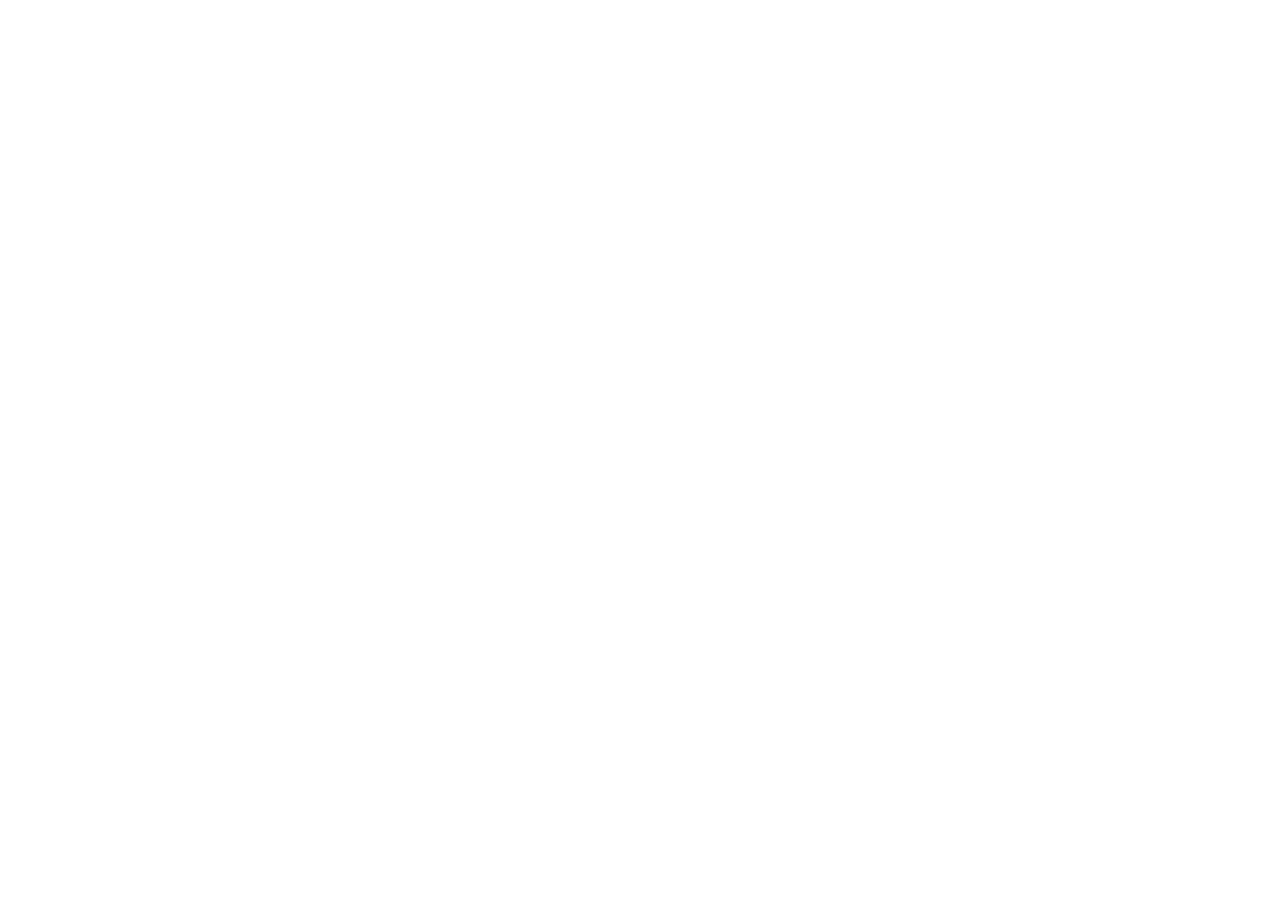
==== index.html @ 5fcc5c0e "Create index.html and style.css" ====
<!DOCTYPE html>
<html lang="en">
  <head>
    <meta charset="UTF-8" />
    <meta name="viewport" content="width=device-width, initial-scale=1.0" />
    <title>2D Game</title>
    <link rel="stylesheet" href="style.css" />
  </head>
  <body>
    <div class="container"></div>
    <script
      src="https://code.jquery.com/jquery-3.5.1.min.js"
      integrity="sha256-9/aliU8dGd2tb6OSsuzixeV4y/faTqgFtohetphbbj0="
      crossorigin="anonymous"
    ></script>
  </body>
</html>
---- style.css ----

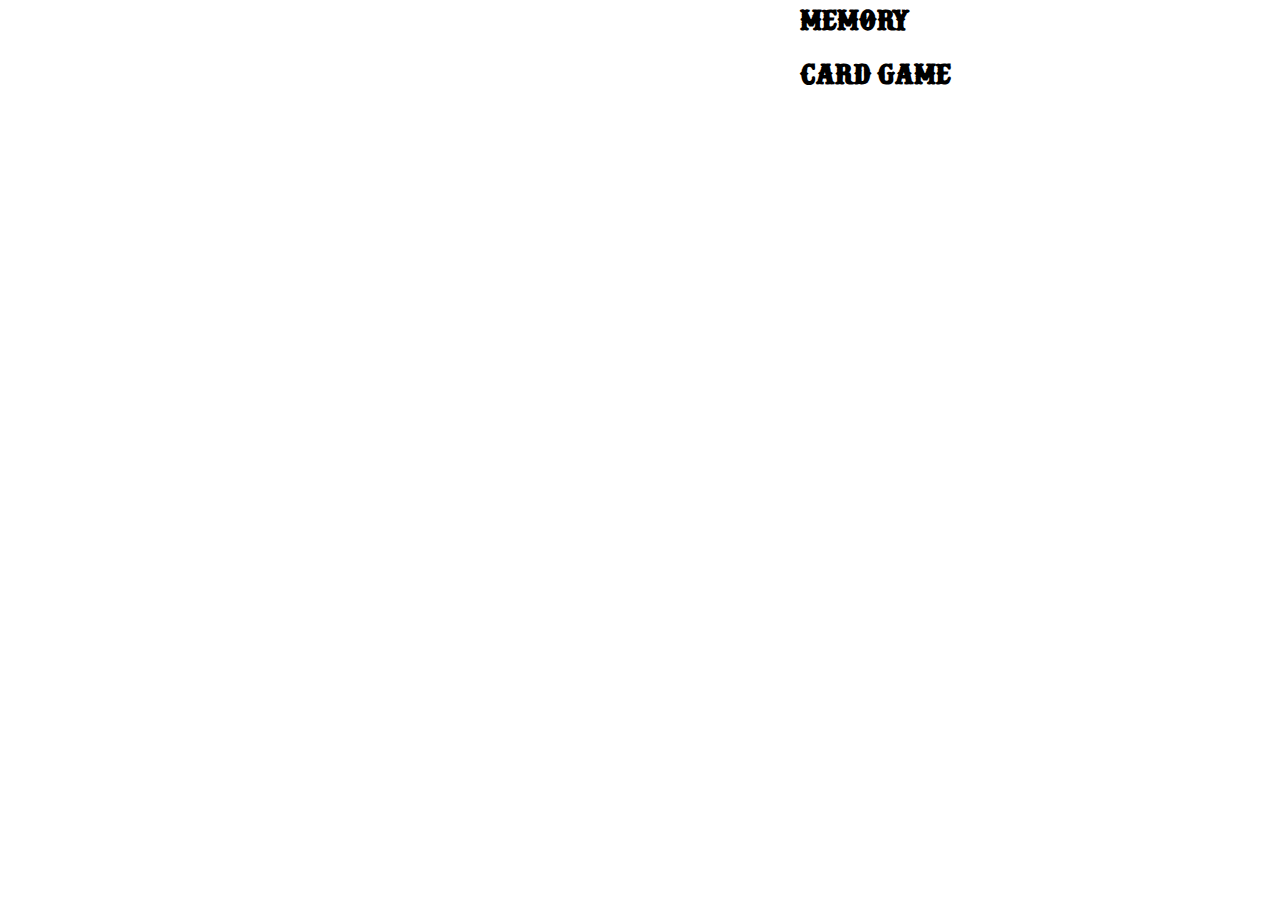
==== commit 428b564d: "Update index.html" ====
--- a/index.html
+++ b/index.html
@@ -3,15 +3,25 @@
   <head>
     <meta charset="UTF-8" />
     <meta name="viewport" content="width=device-width, initial-scale=1.0" />
-    <title>2D Game</title>
+    <title>Memory Card Game</title>
     <link rel="stylesheet" href="style.css" />
   </head>
   <body>
-    <div class="container"></div>
+    <div id="container">
+      <div id="card-panel"></div>
+      <div id="menu-panel">
+        <h1>
+          Memory <br />
+          Card Game
+        </h1>
+      </div>
+    </div>
+
     <script
       src="https://code.jquery.com/jquery-3.5.1.min.js"
       integrity="sha256-9/aliU8dGd2tb6OSsuzixeV4y/faTqgFtohetphbbj0="
       crossorigin="anonymous"
     ></script>
+    <script src="main.js"></script>
   </body>
 </html>
--- a/style.css
+++ b/style.css
@@ -1 +1,39 @@
+@font-face {
+  font-family: "Docktrin";
+  src: url("./assets/fontfaces/docktrin.ttf") format("truetype");
+}
+:root {
+  --grid-cols: 1;
+  --grid-rows: 1;
+}
+* {
+  margin: 0;
+  padding: 0;
+}
+body {
+  background: url("./assets/backgroundPattern.jpg");
+  font-family: Docktrin;
+}
 
+#container {
+  display: flex;
+  justify-content: center;
+  align-items: center;
+}
+#menu-panel {
+  width: 35vw;
+  height: 80vh;
+}
+#card-panel {
+  display: grid;
+  width: 60vw;
+  grid-template-rows: repeat(var(--grid-rows), 1fr);
+  grid-template-columns: repeat(var(--grid-cols), 1fr);
+}
+
+.card-item {
+  width: 140px;
+  height: 200px;
+  margin-top: 20px;
+  background-size: cover;
+}
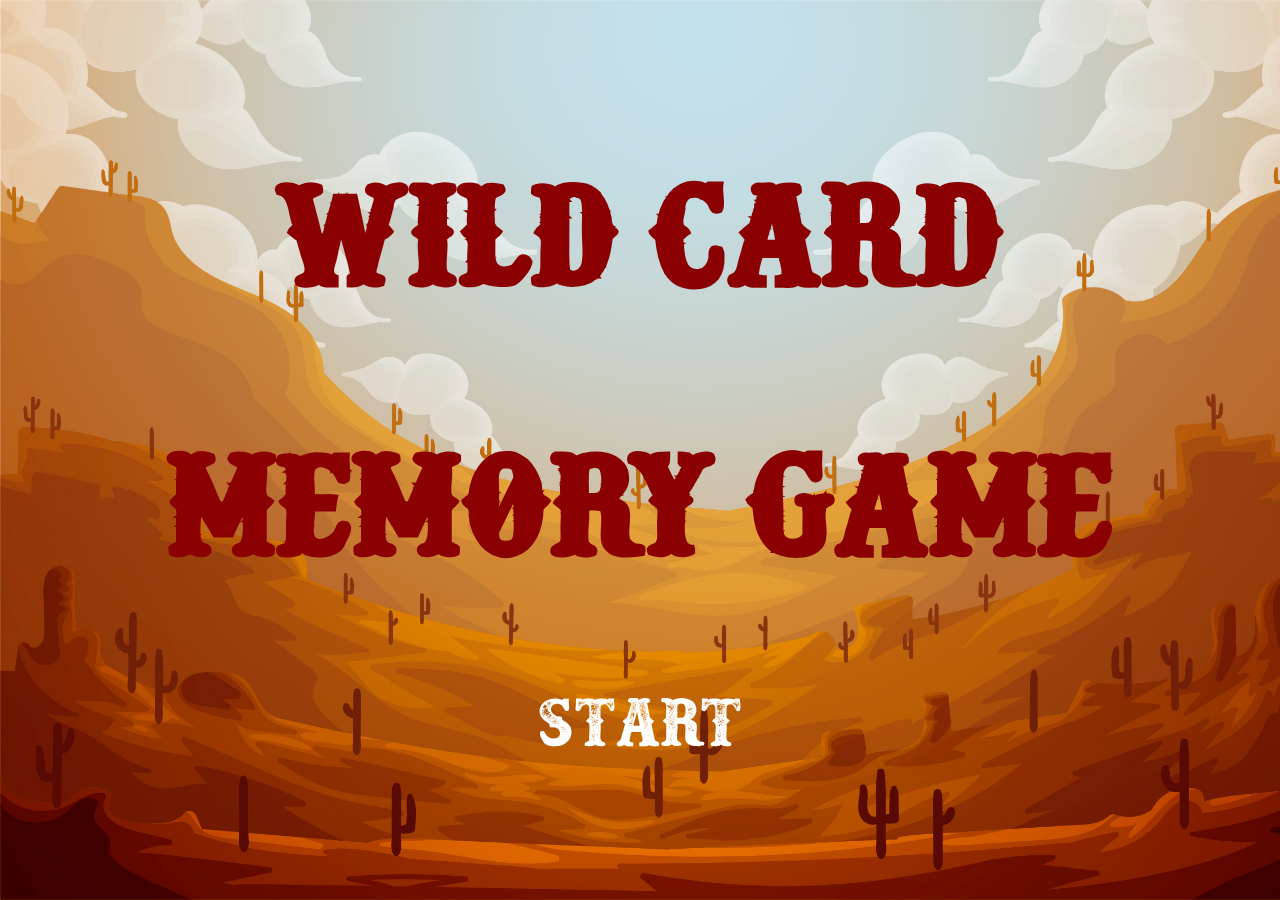
==== commit 828eaade: "Start Screen prepared." ====
--- a/index.html
+++ b/index.html
@@ -7,21 +7,12 @@
     <link rel="stylesheet" href="style.css" />
   </head>
   <body>
-    <div id="container">
-      <div id="card-panel"></div>
-      <div id="menu-panel">
-        <h1>
-          Memory <br />
-          Card Game
-        </h1>
-      </div>
+    <div id="start-screen">
+      <h1 id="app-name">
+        Wild Card <br />
+        Memory Game
+      </h1>
+      <a href="game.html"> <div id="start-button">Start</div></a>
     </div>
-
-    <script
-      src="https://code.jquery.com/jquery-3.5.1.min.js"
-      integrity="sha256-9/aliU8dGd2tb6OSsuzixeV4y/faTqgFtohetphbbj0="
-      crossorigin="anonymous"
-    ></script>
-    <script src="main.js"></script>
   </body>
 </html>
--- a/style.css
+++ b/style.css
@@ -10,8 +10,11 @@
   margin: 0;
   padding: 0;
 }
+a {
+  text-decoration: none;
+}
 body {
-  background: url("./assets/backgroundPattern.jpg");
+  background-image: url("./assets/images/backgroundPattern.jpg");
   font-family: Docktrin;
 }
 
@@ -19,6 +22,8 @@
   display: flex;
   justify-content: center;
   align-items: center;
+  width: 100vw;
+  min-height: 100vh;
 }
 #menu-panel {
   width: 35vw;
@@ -32,8 +37,37 @@
 }
 
 .card-item {
-  width: 140px;
-  height: 200px;
+  width: 19vh;
+  height: 27vh;
   margin-top: 20px;
+  border-radius: 10px;
+  background-image: url("./assets/images/cardCover.jpg");
   background-size: cover;
 }
+
+#start-screen {
+  background-image: url("./assets/images/background.jpg");
+  background-size: cover;
+  width: 100vw;
+  height: 100vh;
+  display: flex;
+  flex-direction: column;
+  justify-content: center;
+  align-items: center;
+}
+#start-button {
+  background-image: url("./assets/images/start.jpg");
+  background-size: contain;
+  width: 305px;
+  height: 90px;
+  border-radius: 20px;
+  color: white;
+  font-size: 76px;
+  text-align: center;
+  cursor: pointer;
+}
+#app-name {
+  font-size: 160px;
+  color: darkred;
+  text-align: center;
+}
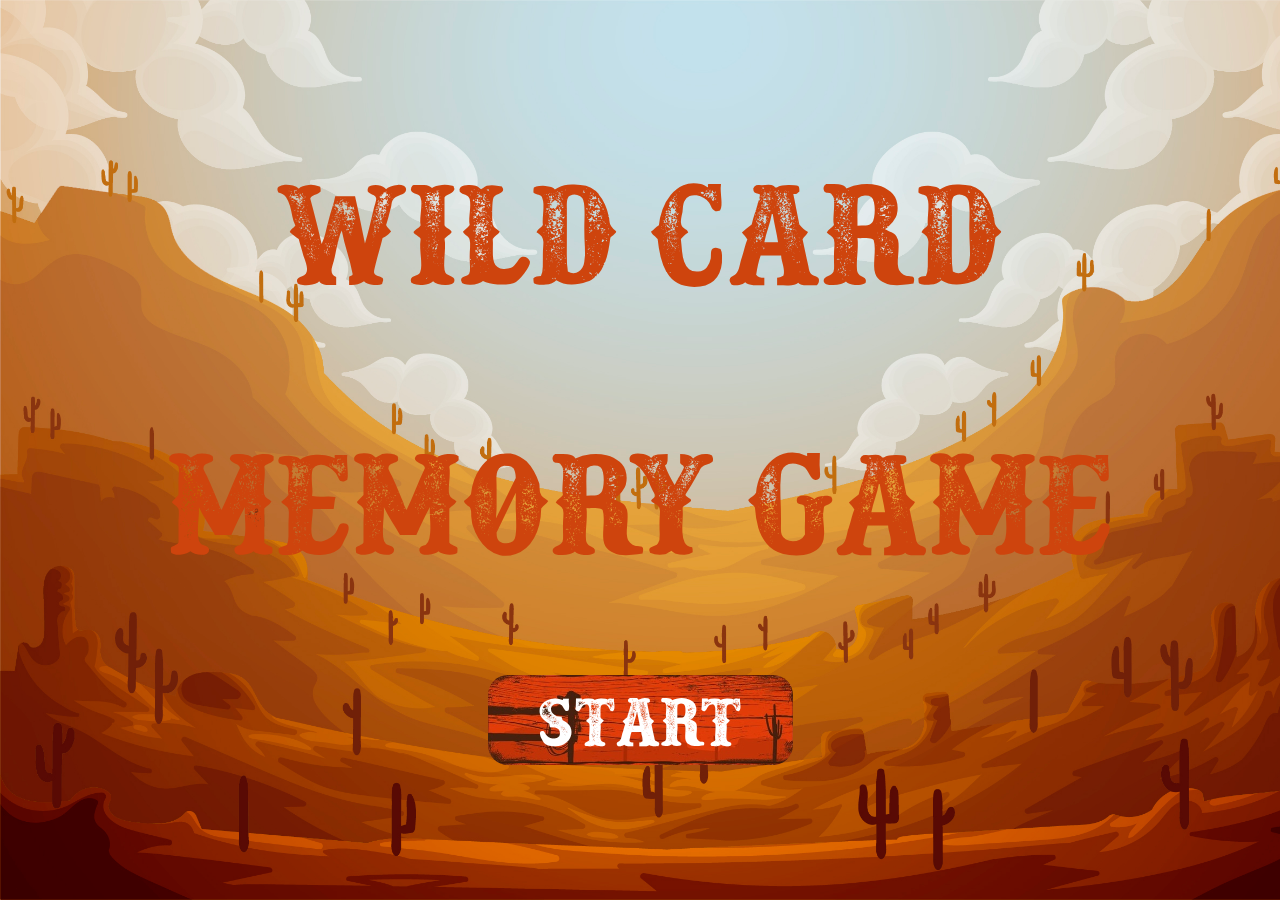
==== commit 160ca85d: "start-screen css update" ====
--- a/index.html
+++ b/index.html
@@ -8,10 +8,10 @@
   </head>
   <body>
     <div id="start-screen">
-      <h1 id="app-name">
+      <p id="app-name">
         Wild Card <br />
         Memory Game
-      </h1>
+      </p>
       <a href="game.html"> <div id="start-button">Start</div></a>
     </div>
   </body>
--- a/style.css
+++ b/style.css
@@ -28,6 +28,10 @@
 #menu-panel {
   width: 35vw;
   height: 80vh;
+  display: flex;
+  flex-direction: column;
+  justify-content: space-around;
+  align-items: center;
 }
 #card-panel {
   display: grid;
@@ -43,6 +47,37 @@
   border-radius: 10px;
   background-image: url("./assets/images/cardCover.jpg");
   background-size: cover;
+}
+#game-name {
+  font-size: 60px;
+  background-image: url("./assets/images/score-bg.jpg");
+  background-size: contain;
+  text-align: center;
+  width: 70%;
+  height: 20vh;
+  border-radius: 20px;
+  color: white;
+  padding: 10px;
+}
+#scorePanel,
+#healthPanel,
+#levelPanel {
+  background-size: cover;
+  display: flex;
+  align-items: center;
+  justify-content: space-evenly;
+  width: 60%;
+  height: 150px;
+  color: white;
+  font-size: 50px;
+  border-radius: 10px;
+}
+#scorePanel {
+  background-image: url("./assets/images/score-bg.jpg");
+}
+#healthPanel,
+#levelPanel {
+  background-image: url("./assets/images/score-bg-2.jpg");
 }
 
 #start-screen {
@@ -68,6 +103,6 @@
 }
 #app-name {
   font-size: 160px;
-  color: darkred;
+  color: rgb(206, 68, 13);
   text-align: center;
 }
